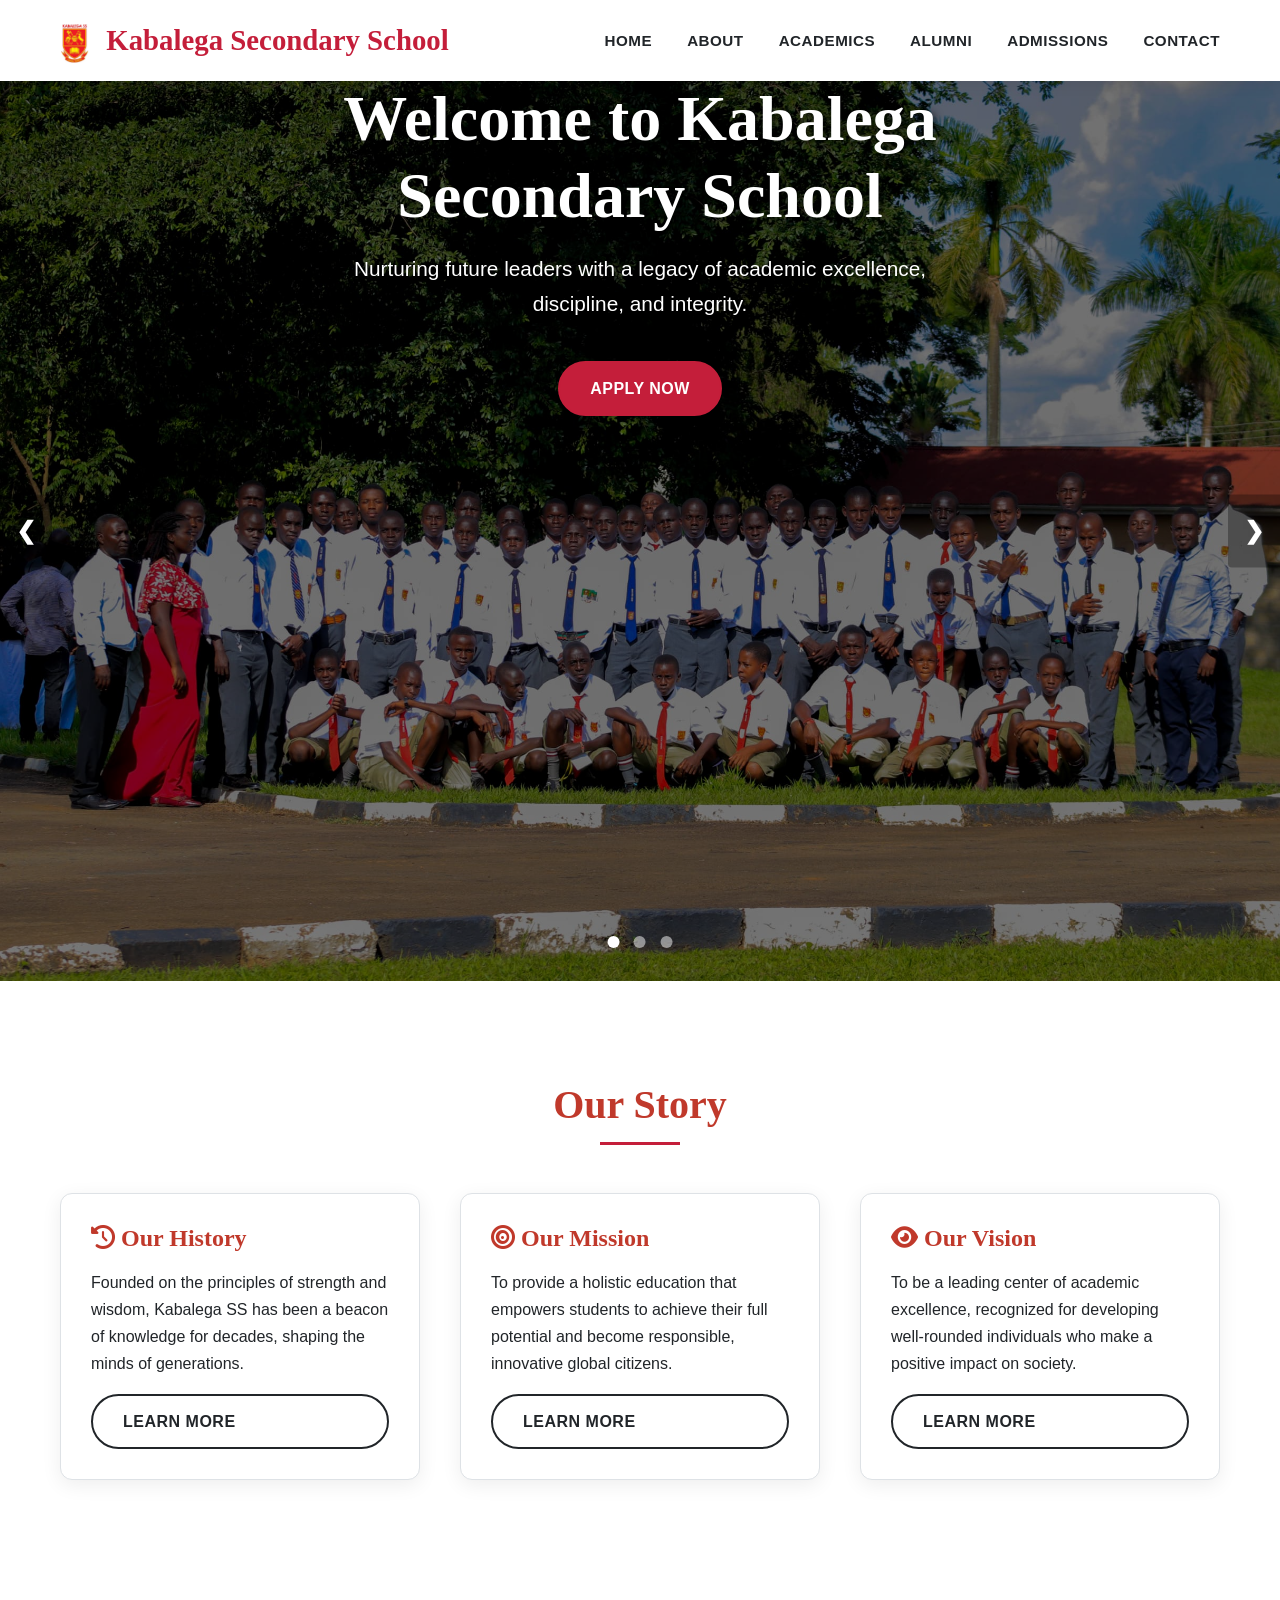
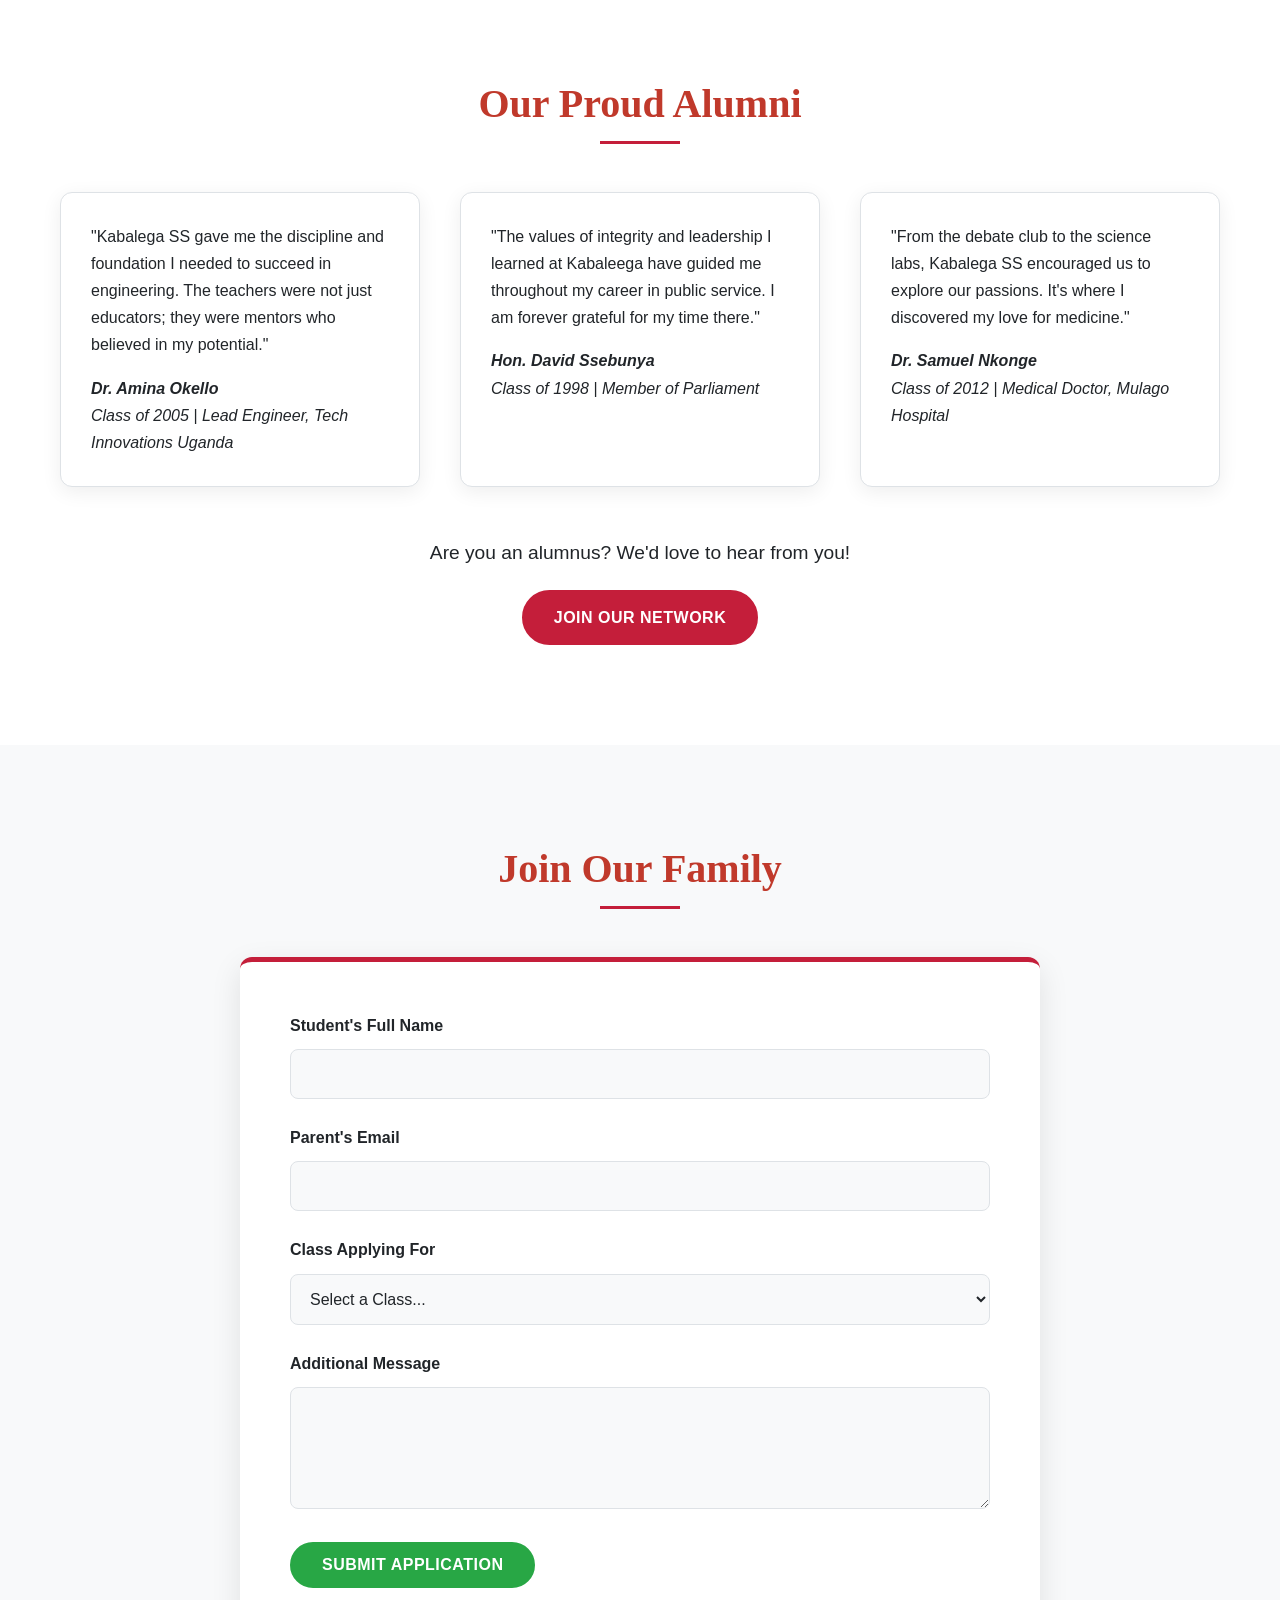
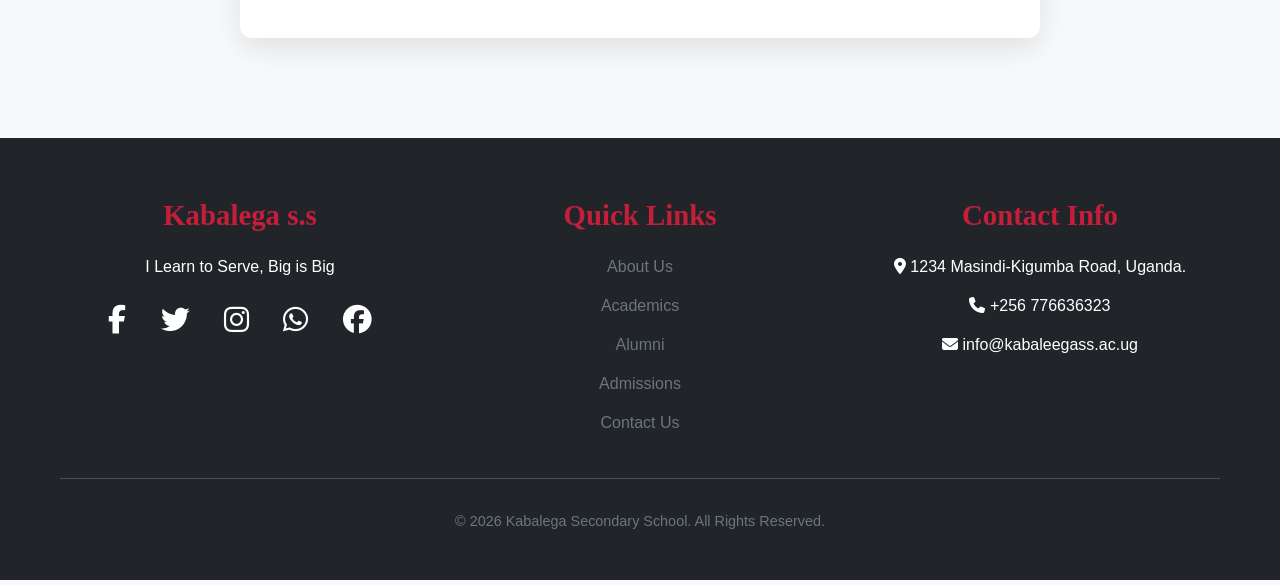
==== index.html @ a18341a5 "Add files via upload" ====
<!DOCTYPE html>
<html lang="en">
<head>
    <meta charset="UTF-8">
    <meta name="viewport" content="width=device-width, initial-scale=1.0">
    <title>Kabalega Secondary School - I Learn to Serve</title>
    <!-- Link to your CSS Stylesheet -->
    <link rel="stylesheet" href="css/style.css">
    
    <!-- Link to Font Awesome for Icons -->
    <link rel="stylesheet" href="https://cdnjs.cloudflare.com/ajax/libs/font-awesome/6.4.0/css/all.min.css">
</head>
<body>

    <!-- ========== 1. HEADER & NAVIGATION ========== -->
    <header class="header">
        <nav class="navbar container">
            <a href="index.html" class="logo">
                <!-- SCHOOL LOGO IS HERE. Make sure the path is correct! -->
                <img src="images/logo.png" alt="Kabalega SS Logo"> Kabalega Secondary School
            </a>
            <ul class="nav-list">
                <li><a href="#home">Home</a></li>
                <li><a href="#about">About</a></li>
                <li><a href="#academics">Academics</a></li>
                <li><a href="alumni.html">Alumni</a></li>
                <li><a href="#admissions">Admissions</a></li>
                <li><a href="#contact">Contact</a></li>
            </ul>
            <!-- Hamburger menu for mobile devices -->
            <div class="hamburger">
                <span></span>
                <span></span>
                <span></span>
            </div>
        </nav>
    </header>

    <main>
      <!-- ========== 2. HERO SECTION WITH SLIDESHOW ========== -->
<section id="home" class="hero-slideshow">
    <!-- Slides Container -->
    <div class="slides-container">
        <!-- Slide 1 -->
        <div class="slide" style="background-image: url('images/s-1.jpeg');">
            <div class="hero-content">
                <h1>Welcome to Kabalega Secondary School</h1>
                <p>Nurturing future leaders with a legacy of academic excellence, discipline, and integrity.</p>
                <a href="#admissions" class="btn btn-primary">Apply Now</a>
            </div>
        </div>
        <!-- Slide 2 -->
        <div class="slide" style="background-image: url('images/s-3.jpeg');">
            <div class="hero-content">
                <h1>Excellence in Academics & Sports</h1>
                <p>We provide a holistic environment for students to thrive in all areas of life.</p>
                <a href="#academics" class="btn btn-primary">Explore Programs</a>
            </div>
        </div>
        <!-- Slide 3 -->
        <div class="slide" style="background-image: url('images/img_684d152898a9a3.90185467.jpg');">
            <div class="hero-content">
                <h1>Join Our Proud Community</h1>
                <p>Become part of a legacy of success and lifelong learning.</p>
                <a href="#about" class="btn btn-primary">Learn More</a>
            </div>
        </div>
    </div>

    <!-- Navigation Controls -->
    <a class="prev-btn" onclick="changeSlide(-1)">&#10094;</a>
    <a class="next-btn" onclick="changeSlide(1)">&#10095;</a>

    <!-- Dots Indicators -->
    <div class="dots-container">
        <span class="dot" onclick="currentSlide(1)"></span>
        <span class="dot" onclick="currentSlide(2)"></span>
        <span class="dot" onclick="currentSlide(3)"></span>
    </div>
</section>
        <!-- ========== 3. ABOUT SECTION ========== -->
        <section id="about" class="content-section section-padding">
            <div class="container">
                <h2>Our Story</h2>
                <div class="card-grid">
                    <div class="card">
                        <h3><i class="fas fa-history"></i> Our History</h3>
                        <p>Founded on the principles of strength and wisdom, Kabalega SS has been a beacon of knowledge for decades, shaping the minds of generations.</p>
                        <a href="#" class="btn btn-outline">Learn More</a>
                    </div>
                    <div class="card">
                        <h3><i class="fas fa-bullseye"></i> Our Mission</h3>
                        <p>To provide a holistic education that empowers students to achieve their full potential and become responsible, innovative global citizens.</p>
                        <a href="#" class="btn btn-outline">Learn More</a>
                    </div>
                    <div class="card">
                        <h3><i class="fas fa-eye"></i> Our Vision</h3>
                        <p>To be a leading center of academic excellence, recognized for developing well-rounded individuals who make a positive impact on society.</p>
                        <a href="#" class="btn btn-outline">Learn More</a>
                    </div>
                </div>
            </div>
        </section>

        <!-- ========== 4. ALUMNI SECTION (NEW) ========== -->
        <section id="alumni" class="content-section section-padding">
            <div class="container">
                <h2>Our Proud Alumni</h2>
                <div class="card-grid">
                    <div class="card alumni-testimonial">
                        <blockquote>
                            <p>"Kabalega SS gave me the discipline and foundation I needed to succeed in engineering. The teachers were not just educators; they were mentors who believed in my potential."</p>
                        </blockquote>
                        <cite>
                            <strong>Dr. Amina Okello</strong><br>
                            Class of 2005 | Lead Engineer, Tech Innovations Uganda
                        </cite>
                    </div>
                    <div class="card alumni-testimonial">
                        <blockquote>
                            <p>"The values of integrity and leadership I learned at Kabaleega have guided me throughout my career in public service. I am forever grateful for my time there."</p>
                        </blockquote>
                        <cite>
                            <strong>Hon. David Ssebunya</strong><br>
                            Class of 1998 | Member of Parliament
                        </cite>
                    </div>
                    <div class="card alumni-testimonial">
                        <blockquote>
                            <p>"From the debate club to the science labs, Kabalega SS encouraged us to explore our passions. It's where I discovered my love for medicine."</p>
                        </blockquote>
                        <cite>
                            <strong>Dr. Samuel Nkonge</strong><br>
                            Class of 2012 | Medical Doctor, Mulago Hospital
                        </cite>
                    </div>
                </div>
                <div style="text-align: center; margin-top: 50px;">
                    <p style="font-size: 1.2rem; margin-bottom: 20px;">Are you an alumnus? We'd love to hear from you!</p>
                    <a href="#" class="btn btn-primary">Join Our Network</a>
                </div>
            </div>
        </section>

        <!-- ========== 5. ADMISSIONS SECTION ========== -->
        <section id="admissions" class="section-padding" style="background-color: var(--light-grey);">
            <div class="container">
                <h2>Join Our Family</h2>
                <div class="form-container">
                    <form id="admissionForm">
                        <div class="form-group">
                            <label for="studentName">Student's Full Name</label>
                            <input type="text" id="studentName" name="studentName" required>
                        </div>
                        <div class="form-group">
                            <label for="email">Parent's Email</label>
                            <input type="email" id="email" name="email" required>
                        </div>
                        <div class="form-group">
                            <label for="class">Class Applying For</label>
                            <select id="class" name="class" required>
                                <option value="">Select a Class...</option>
                                <option value="S1">Senior 1</option>
                                <option value="S2">Senior 2</option>
                                <option value="S3">Senior 3</option>
                                <option value="S5">Senior 4</option>
                                <option value="S5">Senior 5</option>
                                <option value="S5">Senior 6</option>
                            </select>
                        </div>
                        <div class="form-group">
                            <label for="message">Additional Message</label>
                            <textarea id="message" name="message" rows="5"></textarea>
                        </div>
                        <button type="submit" class="btn btn-success">Submit Application</button>
                    </form>
                    <!-- This div will show success/error messages -->
                    <div id="formResponse" class="form-response"></div>
                </div>
            </div>
        </section>
    </main>

    <!-- ========== 6. FOOTER ========== -->
    <footer class="footer">
        <div class="container">
            <div class="footer-content">
                <div>
                    <h3>Kabalega s.s</h3>
                    <p>I Learn to Serve, Big is Big</p>
                    <div class="social-icons">
                        <a href="#" aria-label="Facebook"><i class="fab fa-facebook-f"></i></a>
                        <a href="#" aria-label="Twitter"><i class="fab fa-twitter"></i></a>
                        <a href="#" aria-label="Instagram"><i class="fab fa-instagram"></i></a>
                        <a href="#" aria-label="whatsapp"><i class="fab fa-whatsapp"></i></a>
                        <a href="#" aria-label="Facebook"><i class="fab fa-facebook"></i></a>
                    </div>
                </div>
                <div>
                    <h3>Quick Links</h3>
                    <ul>
                        <li><a href="#about">About Us</a></li>
                        <li><a href="#academics">Academics</a></li>
                        <li><a href="#alumni">Alumni</a></li>
                        <li><a href="#admissions">Admissions</a></li>
                        <li><a href="#contact">Contact Us</a></li>
                    </ul>
                </div>
                <div>
                    <h3>Contact Info</h3>
                    <ul>
                        <li><i class="fas fa-map-marker-alt"></i> 1234 Masindi-Kigumba Road, Uganda.</li>
                        <li><i class="fas fa-phone"></i> +256 776636323</li>
                        <li><i class="fas fa-envelope"></i> info@kabaleegass.ac.ug</li>
                    </ul>
                </div>
            </div>
            <div class="footer-bottom">
                <p>&copy; <span id="currentYear"></span> Kabalega Secondary School. All Rights Reserved.</p>
            </div>
        </div>
    </footer>

    <!-- Link to your JavaScript file -->
    <script src="js/script.js"></script>
    
    <!-- Script to dynamically set the current year in the footer -->
    <script>
        document.getElementById('currentYear').textContent = new Date().getFullYear();
    </script>

</body>
</html>
---- css/style.css ----
/* css/style.css */

/* --- 1. Variables & Global Styles --- */
:root {
  /* --- Core Branding --- */
  --primary-red: #c41e3a;        /* A classic, strong crimson red */
  --deep-black: #212529;         /* Dark charcoal for text and frames */
  --pure-white: #FFFFFF;         /* Clean white */

  /* --- Structure & Subtlety --- */
  --light-grey: #f8f9fa;         /* Very light grey for section backgrounds */
  --border-grey: #dee2e6;        /* Standard grey for borders */
  --muted-text: #6c757d;         /* Grey for less important text */

  /* --- Accent Colors --- */
  --success-green: #28a745;      /* A vibrant green for key actions (Apply, Success) */
  --trust-blue: #007bff;         /* A trustworthy blue for secondary links/info */

  /* --- Typography --- */
  --font-heading: 'Playfair Display', serif;
  --font-body: 'Lato', sans-serif;
}

@import url('https://fonts.googleapis.com/css2?family=Lato:wght@400;700&family=Playfair+Display:wght@700;900&display=swap');

* {
  margin: 0;
  padding: 0;
  box-sizing: border-box;
}

html {
  scroll-behavior: smooth;
}

body {
  font-family: var(--font-body);
  background-color: var(--light-grey);
  color: var(--deep-black);
  line-height: 1.7;
  font-size: 16px;
}

.container {
  max-width: 1200px;
  margin: 0 auto;
  padding: 0 20px;
}

h1, h2, h3 {
  font-family: var(--font-heading);
  color: var(--deep-black);
  line-height: 1.2;
}

h1 { font-size: 3.5rem; font-weight: 900; }
h2 { font-size: 2.5rem; text-align: center; margin-bottom: 3rem; position: relative; padding-bottom: 1rem; }
h2::after {
    content: '';
    position: absolute;
    bottom: 0;
    left: 50%;
    transform: translateX(-50%);
    width: 80px;
    height: 3px;
    background-color: var(--primary-red);
}
h3 { font-size: 1.8rem; color: var(--primary-red); }

p {
  margin-bottom: 1rem;
}

a {
  text-decoration: none;
  color: var(--trust-blue);
  transition: color 0.3s ease, text-decoration 0.3s ease;
}

a:hover {
  color: var(--primary-red);
  text-decoration: underline;
}

/* --- Button System --- */
.btn {
  display: inline-block;
  padding: 12px 30px;
  border-radius: 50px; /* Modern pill shape */
  font-size: 1rem;
  font-weight: bold;
  cursor: pointer;
  transition: all 0.3s ease;
  border: 2px solid transparent;
  text-transform: uppercase;
  letter-spacing: 0.5px;
}

.btn-primary {
  background-color: var(--primary-red);
  color: var(--pure-white);
  border-color: var(--primary-red);
}
.btn-primary:hover {
  background-color: transparent;
  color: var(--primary-red);
  transform: translateY(-3px);
  box-shadow: 0 4px 15px rgba(196, 30, 58, 0.3);
}

.btn-success {
  background-color: var(--success-green);
  color: var(--pure-white);
  border-color: var(--success-green);
}
.btn-success:hover {
    background-color: transparent;
    color: var(--success-green);
    transform: translateY(-3px);
    box-shadow: 0 4px 15px rgba(167, 40, 40, 0.3);
}

.btn-outline {
  background-color: transparent;
  color: var(--deep-black);
  border-color: var(--deep-black);
}
.btn-outline:hover {
    background-color: var(--deep-black);
    color: var(--pure-white);
}

.section-padding {
  padding: 100px 0;
}

/* --- 2. Header & Navigation --- */
.header {
  background-color: var(--pure-white);
  padding: 1rem 0;
  position: sticky;
  top: 0;
  z-index: 1000;
  box-shadow: 0 2px 15px rgba(0,0,0,0.08);
  transition: all 0.3s ease;
}

.navbar {
  display: flex;
  justify-content: space-between;
  align-items: center;
}

.navbar .logo {
  font-family: var(--font-heading);
  font-size: 1.8rem;
  font-weight: 900;
  color: var(--primary-red);
  text-decoration: none;
}

.navbar .logo img {
    height: 40px;
    vertical-align: middle;
    margin-right: 10px;
}

.nav-list {
  list-style: none;
  display: flex;
  gap: 35px;
}

.nav-list a {
  color: var(--deep-black);
  font-weight: 700;
  font-size: 0.95rem;
  text-transform: uppercase;
  letter-spacing: 0.5px;
  position: relative;
  text-decoration: none;
}

.nav-list a::after {
    content: '';
    position: absolute;
    bottom: -5px;
    left: 0;
    width: 0;
    height: 2px;
    background-color: var(--primary-red);
    transition: width 0.3s ease;
}

.nav-list a:hover::after {
    width: 100%;
}

.hamburger {
  display: none;
  flex-direction: column;
  cursor: pointer;
}

.hamburger span {
  width: 25px;
  height: 3px;
  background-color: var(--deep-black);
  margin: 3px 0;
  transition: 0.3s;
}

/* --- 3. Hero Section --- */
.hero {
  background: linear-gradient(rgba(33, 37, 41, 0.7), rgba(33, 37, 41, 0.7)), url('../images/hero-bg.jpg') no-repeat center center/cover;
  height: 90vh;
  color: var(--pure-white);
  display: flex;
  justify-content: center;
  align-items: center;
  text-align: center;
}

.hero-content h1 {
  font-size: 4rem;
  color: var(--pure-white);
  margin-bottom: 1rem;
  text-shadow: 2px 2px 8px rgba(0,0,0,0.5);
}

.hero-content p {
  font-size: 1.3rem;
  margin-bottom: 2.5rem;
  max-width: 600px;
  margin-left: auto;
  margin-right: auto;
}

/* --- 4. Content Sections & Cards --- */
.content-section {
    background-color: var(--pure-white);
}

.card-grid {
  display: grid;
  grid-template-columns: repeat(auto-fit, minmax(320px, 1fr));
  gap: 40px;
  margin-top: 3rem;
}

.card {
  background-color: var(--pure-white);
  padding: 30px;
  border-radius: 12px;
  box-shadow: 0 5px 20px rgba(0,0,0,0.07);
  transition: all 0.3s ease;
  border: 1px solid var(--border-grey);
  display: flex;
  flex-direction: column;
}

.card:hover {
  transform: translateY(-10px);
  box-shadow: 0 15px 30px rgba(0,0,0,0.15);
}

.card p {
  flex-grow: 1; /* Pushes the button to the bottom */
}

.card h3 {
  margin-bottom: 1rem;
  font-size: 1.5rem;
}

/* --- 5. Forms --- */
.form-container {
  max-width: 800px;
  margin: 0 auto;
  background-color: var(--pure-white);
  padding: 50px;
  border-radius: 12px;
  box-shadow: 0 10px 30px rgba(0,0,0,0.1);
  border-top: 5px solid var(--primary-red);
}

.form-group {
  margin-bottom: 25px;
}

.form-group label {
  display: block;
  margin-bottom: 10px;
  font-weight: bold;
  color: var(--deep-black);
}

.form-group input,
.form-group select,
.form-group textarea {
  width: 100%;
  padding: 15px;
  border: 1px solid var(--border-grey);
  border-radius: 8px;
  font-size: 1rem;
  background-color: var(--light-grey);
  color: var(--deep-black);
  transition: border-color 0.3s ease, box-shadow 0.3s ease;
}

.form-group input:focus,
.form-group select:focus,
.form-group textarea:focus {
  outline: none;
  border-color: var(--trust-blue);
  box-shadow: 0 0 0 3px rgba(0, 123, 255, 0.25);
}

.form-response {
    text-align: center;
    padding: 20px;
    border-radius: 8px;
    margin-top: 20px;
    display: none;
    font-weight: bold;
}
.form-response.success {
    background-color: #d4edda;
    color: #155724;
    border: 1px solid #c3e6cb;
}
.form-response.error {
    background-color: #f8d7da;
    color: #721c24;
    border: 1px solid #f5c6cb;
}

/* --- 6. Footer --- */
.footer {
  background-color: var(--deep-black);
  color: var(--pure-white);
  text-align: center;
  padding: 60px 20px 30px;
}

.footer-content {
    display: grid;
    grid-template-columns: repeat(auto-fit, minmax(250px, 1fr));
    gap: 40px;
    margin-bottom: 30px;
}

.footer h3 {
    color: var(--primary-red);
    border-bottom: none; /* Override default h2 style */
    margin-bottom: 20px;
}
.footer h3::after {
    display: none; /* Hide underline */
}

.footer ul {
  list-style: none;
}

.footer ul li {
    margin-bottom: 12px;
}

.footer a {
    color: var(--muted-text);
    font-weight: normal;
}
.footer a:hover {
    color: var(--pure-white);
    text-decoration: none;
}

.footer .social-icons a {
    color: var(--pure-white);
    font-size: 1.8rem;
    margin: 0 15px;
    transition: color 0.3s ease, transform 0.3s ease;
}

.footer .social-icons a:hover {
    color: var(--primary-red);
    transform: scale(1.1);
}

.footer-bottom {
    border-top: 1px solid #495057;
    margin-top: 30px;
    padding-top: 30px;
    font-size: 0.9rem;
    color: var(--muted-text);
}

/* --- 7. Responsive Design --- */
@media (max-width: 768px) {
  .hamburger {
    display: flex;
  }

  .nav-list {
    position: fixed;
    left: -100%;
    top: 70px;
    flex-direction: column;
    background-color: var(--pure-white);
    width: 100%;
    text-align: center;
    transition: 0.3s;
    box-shadow: 0 10px 27px rgba(0, 0, 0, 0.05);
    padding: 20px 0;
  }

  .nav-list.active {
    left: 0;
  }

  .hero-content h1 {
    font-size: 2.5rem;
  }
  
  h1 { font-size: 2.2rem; }
  h2 { font-size: 2rem; }
  .section-padding { padding: 60px 0; }
}

/* --- Add this to your css/style.css file --- */

/* --- Hero Slideshow Styles --- */
.hero-slideshow {
    position: relative; /* Crucial for positioning slides and controls */
    height: 100vh; /* Full viewport height */
    max-height: 900px;
    overflow: hidden; /* Hides slides that are not active */
}

.slides-container .slide {
    position: absolute;
    top: 0;
    left: 0;
    width: 100%;
    height: 100%;
    background-size: cover;
    background-position: center;
    background-repeat: no-repeat;
    opacity: 0; /* Hidden by default */
    transition: opacity 1.5s ease-in-out;
}

/* The active slide is visible */
.slides-container .slide.active {
    opacity: 1;
}

/* Overlay to make text more readable */
.slides-container .slide::after {
    content: '';
    position: absolute;
    top: 0;
    left: 0;
    width: 100%;
    height: 100%;
    background-color: rgba(0, 0, 0, 0.4);
}

/* Position the hero content on top of the overlay */
.hero-slideshow .hero-content {
    position: relative; /* Needs to be relative to be above the overlay */
    z-index: 2;
}

/* --- Navigation Buttons --- */
.prev-btn, .next-btn {
    cursor: pointer;
    position: absolute;
    top: 50%;
    transform: translateY(-50%);
    width: auto;
    padding: 16px;
    color: white;
    font-weight: bold;
    font-size: 24px;
    transition: 0.3s ease;
    background-color: rgba(0, 0, 0, 0.3);
    border-radius: 0 4px 4px 0;
    user-select: none; /* Prevents text selection */
    z-index: 3;
}

.next-btn {
    right: 0;
    border-radius: 4px 0 0 4px;
}

.prev-btn:hover, .next-btn:hover {
    background-color: rgba(0, 0, 0, 0.6);
}

/* --- Dots Indicators --- */
.dots-container {
    position: absolute;
    bottom: 25px;
    left: 50%;
    transform: translateX(-50%);
    z-index: 3;
}

.dot {
    cursor: pointer;
    height: 12px;
    width: 12px;
    margin: 0 5px;
    background-color: rgba(255, 255, 255, 0.5);
    border-radius: 50%;
    display: inline-block;
    transition: background-color 0.3s ease;
}

.dot.active, .dot:hover {
    background-color: white;
}

/* --- Add this to your css/style.css file --- */

/* --- Hero Slideshow Styles --- */
.hero-slideshow {
    position: relative;
    height: 100vh;
    max-height: 900px;
    overflow: hidden;
}

.slides-container .slide {
    position: absolute;
    top: 0;
    left: 0;
    width: 100%;
    height: 100%;
    background-size: cover;
    background-position: center;
    background-repeat: no-repeat;
    opacity: 0;
    transition: opacity 1.5s ease-in-out;
}

/* The active slide is visible */
.slides-container .slide.active {
    opacity: 1;
}

/* Overlay to make text more readable (Slightly Darker) */
.slides-container .slide::after {
    content: '';
    position: absolute;
    top: 0;
    left: 0;
    width: 100%;
    height: 100%;
    background-color: rgba(0, 0, 0, 0.5); /* Changed from 0.4 to 0.5 for better contrast */
}

/* --- THIS IS THE KEY FIX --- */
/* Style the text content to be white and centered */
.hero-slideshow .hero-content {
    position: relative;
    z-index: 2;
    color: #ffffff; /* Sets the default text color to white */
    text-align: center;
    max-width: 800px;
    margin: 0 auto;
    padding: 0 20px;
}

/* Add a text shadow to headings and paragraphs for better visibility */
.hero-slideshow .hero-content h1,
.hero-slideshow .hero-content p {
    text-shadow: 2px 2px 8px rgba(0, 0, 0, 0.7); /* This makes the text stand out */
}


/* --- Navigation Buttons --- */
.prev-btn, .next-btn {
    cursor: pointer;
    position: absolute;
    top: 50%;
    transform: translateY(-50%);
    width: auto;
    padding: 16px;
    color: white;
    font-weight: bold;
    font-size: 24px;
    transition: 0.3s ease;
    background-color: rgba(0, 0, 0, 0.3);
    border-radius: 0 4px 4px 0;
    user-select: none; /* Prevents text selection */
    z-index: 3;
}

.next-btn {
    right: 0;
    border-radius: 4px 0 0 4px;
}

.prev-btn:hover, .next-btn:hover {
    background-color: rgba(0, 0, 0, 0.6);
}

/* --- Dots Indicators --- */
.dots-container {
    position: absolute;
    bottom: 25px;
    left: 50%;
    transform: translateX(-50%);
    z-index: 3;
}

.dot {
    cursor: pointer;
    height: 12px;
    width: 12px;
    margin: 0 5px;
    background-color: rgba(255, 255, 255, 0.5);
    border-radius: 50%;
    display: inline-block;
    transition: background-color 0.3s ease;
}

.dot.active, .dot:hover {
    background-color: white;
}

/* --- Add this to the end of your css/style.css file --- */

/* --- KABOSA Page Specific Styles --- */

/* Highlight the active nav link */
.nav-list a.active {
    color: var(--primary-color); /* Or whatever your highlight color is */
    font-weight: bold;
}

/* Alumni Hero Section */
.alumni-hero {
    background-color: #f8f9fa;
    text-align: center;
    padding: 60px 20px;
    border-bottom: 1px solid #e0e0e0;
}

.kabosa-logo {
    max-width: 150px; /* Adjust size as needed */
    margin-bottom: 20px;
    border-radius: 50%; /* Optional: for a circular logo */
    box-shadow: 0 4px 15px rgba(0,0,0,0.1);
}

.alumni-hero h1 {
    font-size: 2.8rem;
    color: var(--dark-color);
    margin-bottom: 15px;
}

.alumni-hero p {
    font-size: 1.1rem;
    color: #555;
    max-width: 700px;
    margin: 0 auto;
}

/* Benefit Grid */
.benefit-grid {
    display: grid;
    grid-template-columns: repeat(auto-fit, minmax(250px, 1fr));
    gap: 30px;
    margin-top: 40px;
}

.benefit-card {
    background: #fff;
    padding: 30px;
    border-radius: 8px;
    box-shadow: 0 4px 15px rgba(0,0,0,0.05);
    text-align: center;
    transition: transform 0.3s ease, box-shadow 0.3s ease;
}

.benefit-card:hover {
    transform: translateY(-10px);
    box-shadow: 0 8px 25px rgba(0,0,0,0.1);
}

.benefit-card i {
    font-size: 3rem;
    color: var(--primary-color);
    margin-bottom: 20px;
}

.benefit-card h3 {
    font-size: 1.4rem;
    margin-bottom: 15px;
    color: var(--dark-color);
}

.benefit-card p {
    color: #666;
    line-height: 1.6;
}

/* --- Add this to your css/style.css file, preferably near the top --- */

h1, h2, h3, h4, h5, h6 {
    color: #c0392b; /* A professional, strong red color */
}
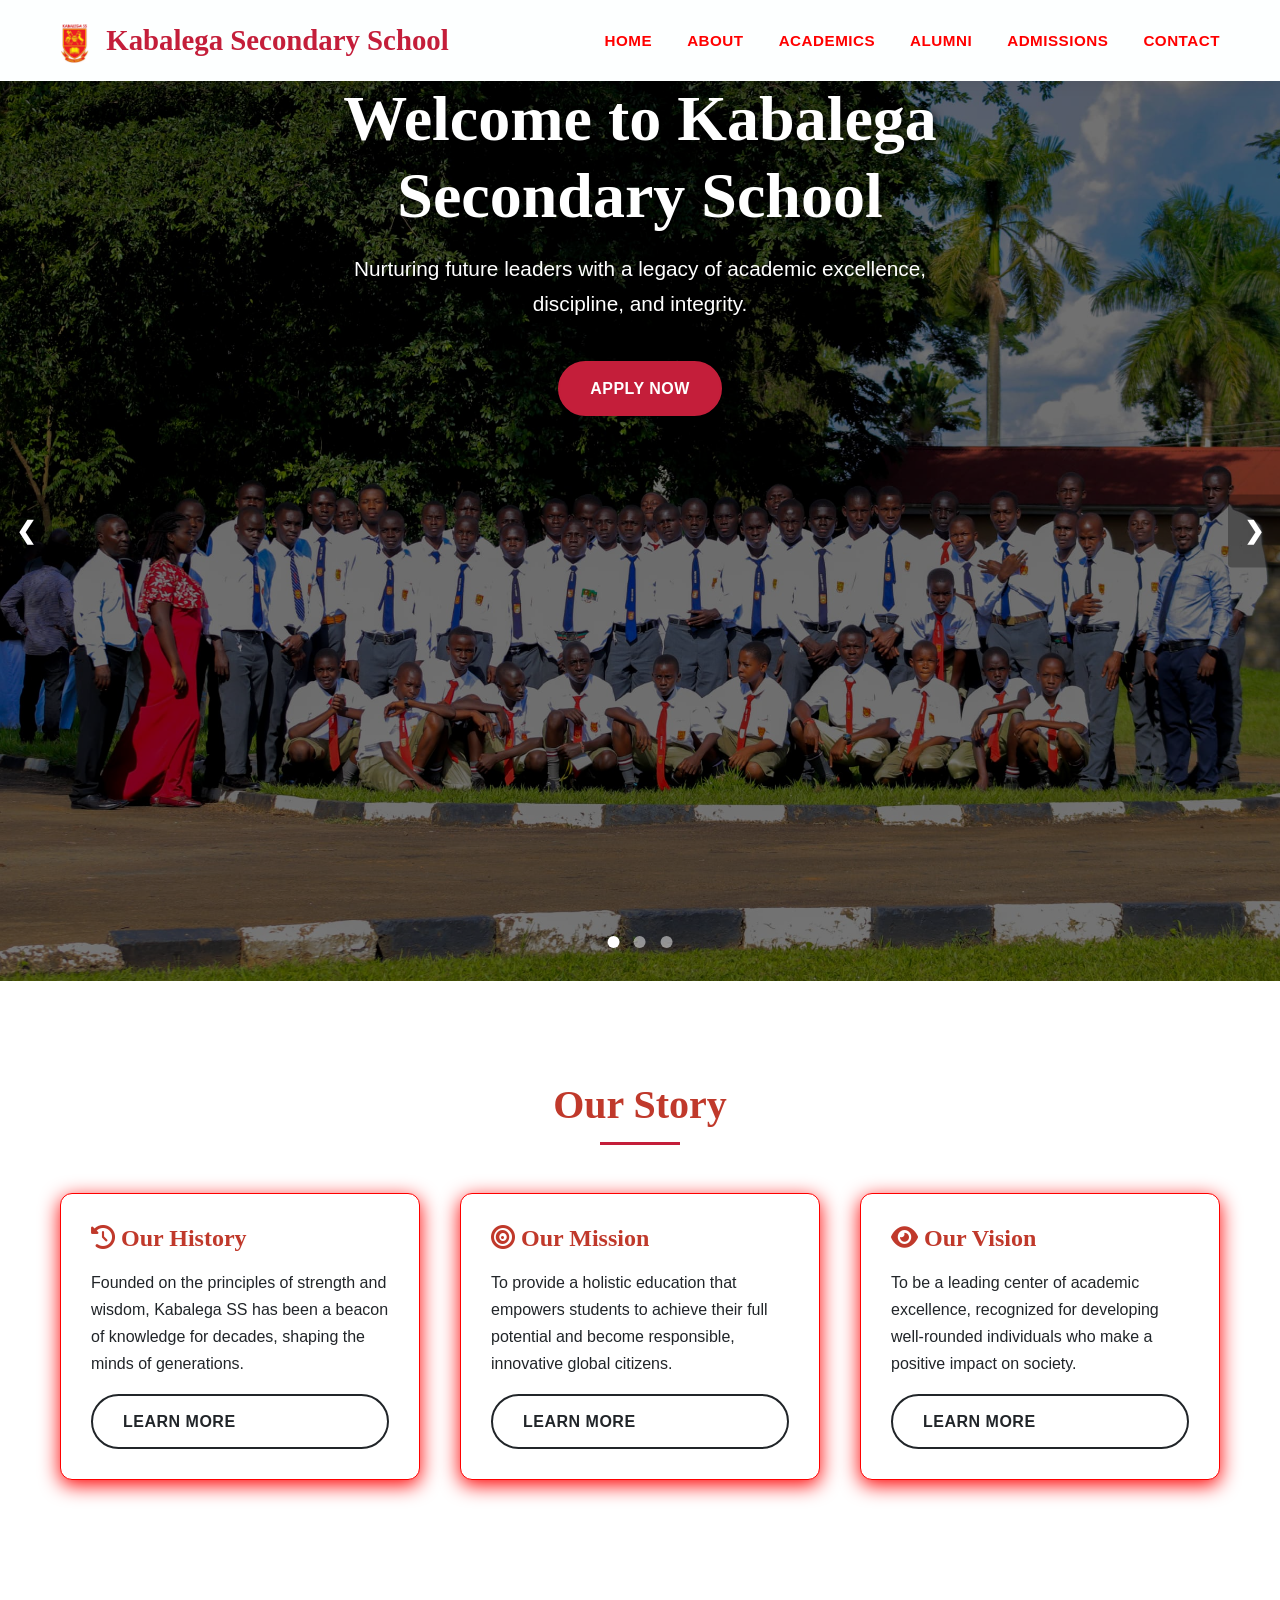
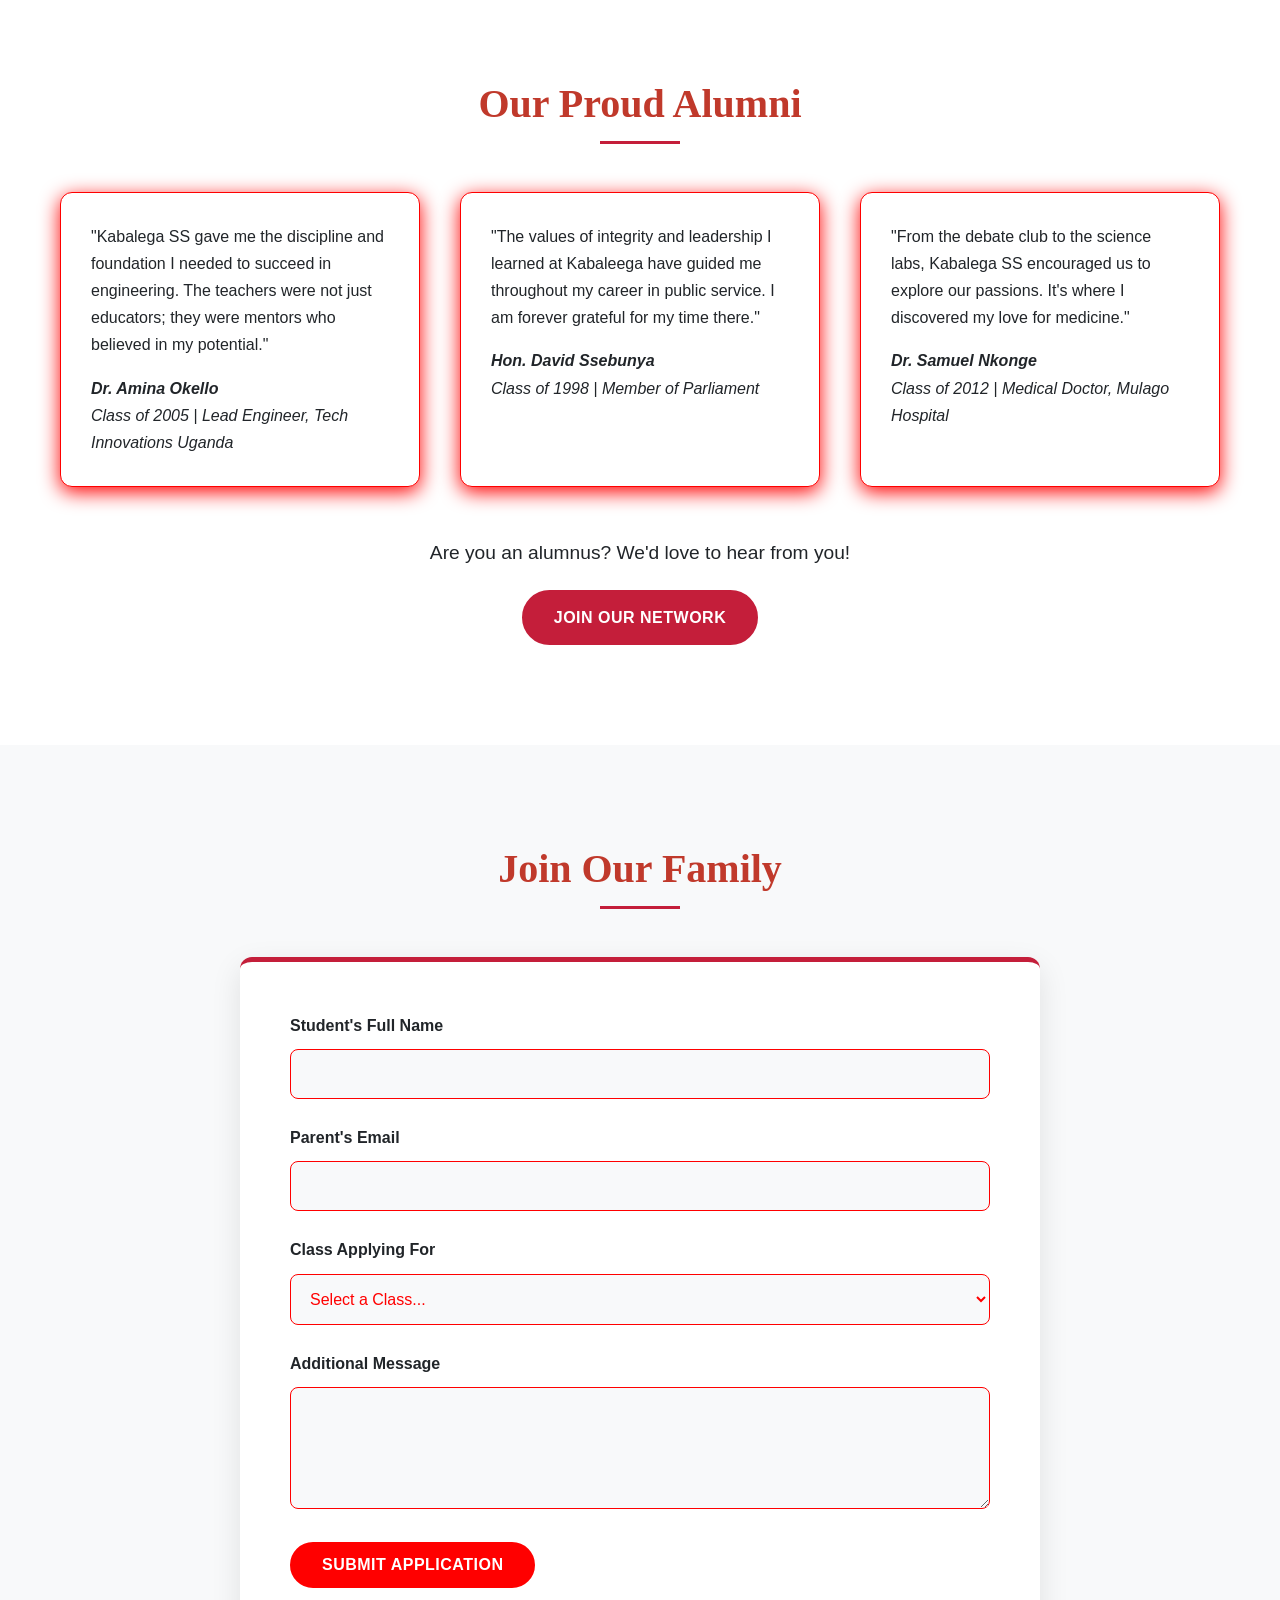
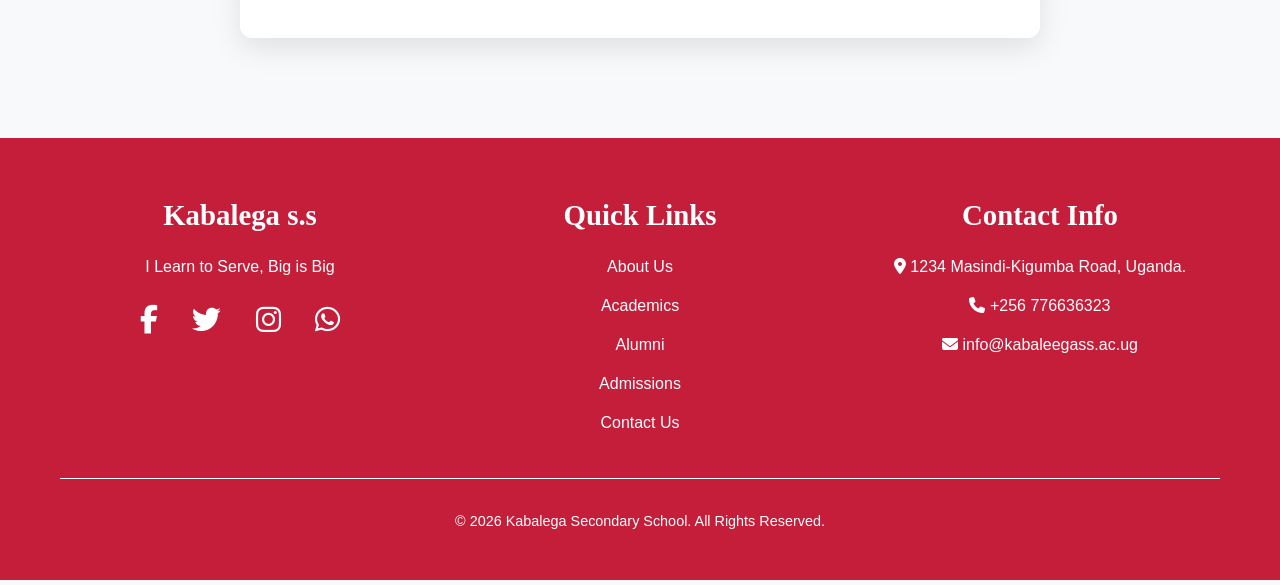
==== commit 56cb8da0: "Add files via upload" ====
--- a/index.html
+++ b/index.html
@@ -193,7 +193,6 @@
                         <a href="#" aria-label="Twitter"><i class="fab fa-twitter"></i></a>
                         <a href="#" aria-label="Instagram"><i class="fab fa-instagram"></i></a>
                         <a href="#" aria-label="whatsapp"><i class="fab fa-whatsapp"></i></a>
-                        <a href="#" aria-label="Facebook"><i class="fab fa-facebook"></i></a>
                     </div>
                 </div>
                 <div>
--- a/css/style.css
+++ b/css/style.css
@@ -9,11 +9,11 @@
 
   /* --- Structure & Subtlety --- */
   --light-grey: #f8f9fa;         /* Very light grey for section backgrounds */
-  --border-grey: #dee2e6;        /* Standard grey for borders */
+  --border-grey: red;        /* Standard grey for borders */
   --muted-text: #6c757d;         /* Grey for less important text */
 
   /* --- Accent Colors --- */
-  --success-green: #28a745;      /* A vibrant green for key actions (Apply, Success) */
+  --success-green: red;      /* A vibrant green for key actions (Apply, Success) */
   --trust-blue: #007bff;         /* A trustworthy blue for secondary links/info */
 
   /* --- Typography --- */
@@ -117,7 +117,7 @@
     background-color: transparent;
     color: var(--success-green);
     transform: translateY(-3px);
-    box-shadow: 0 4px 15px rgba(167, 40, 40, 0.3);
+    box-shadow: 0 4px 15px rgba(230, 25, 25, 0.3);
 }
 
 .btn-outline {
@@ -136,7 +136,7 @@
 
 /* --- 2. Header & Navigation --- */
 .header {
-  background-color: var(--pure-white);
+  background-color: rgb(253, 255, 255);
   padding: 1rem 0;
   position: sticky;
   top: 0;
@@ -172,7 +172,7 @@
 }
 
 .nav-list a {
-  color: var(--deep-black);
+  color: red;
   font-weight: 700;
   font-size: 0.95rem;
   text-transform: uppercase;
@@ -252,7 +252,7 @@
   background-color: var(--pure-white);
   padding: 30px;
   border-radius: 12px;
-  box-shadow: 0 5px 20px rgba(0,0,0,0.07);
+  box-shadow: 0 5px 20px red;
   transition: all 0.3s ease;
   border: 1px solid var(--border-grey);
   display: flex;
@@ -261,7 +261,8 @@
 
 .card:hover {
   transform: translateY(-10px);
-  box-shadow: 0 15px 30px rgba(0,0,0,0.15);
+  box-shadow: 0 15px 30px red;
+  color: red;
 }
 
 .card p {
@@ -304,7 +305,7 @@
   border-radius: 8px;
   font-size: 1rem;
   background-color: var(--light-grey);
-  color: var(--deep-black);
+  color: red;
   transition: border-color 0.3s ease, box-shadow 0.3s ease;
 }
 
@@ -312,7 +313,7 @@
 .form-group select:focus,
 .form-group textarea:focus {
   outline: none;
-  border-color: var(--trust-blue);
+  border-color: red;
   box-shadow: 0 0 0 3px rgba(0, 123, 255, 0.25);
 }
 
@@ -326,18 +327,18 @@
 }
 .form-response.success {
     background-color: #d4edda;
-    color: #155724;
+    color: #f00a0a;
     border: 1px solid #c3e6cb;
 }
 .form-response.error {
-    background-color: #f8d7da;
-    color: #721c24;
+    background-color: red;
+    color: #f40921;
     border: 1px solid #f5c6cb;
 }
 
 /* --- 6. Footer --- */
 .footer {
-  background-color: var(--deep-black);
+  background-color: var(--primary-red);
   color: var(--pure-white);
   text-align: center;
   padding: 60px 20px 30px;
@@ -351,7 +352,7 @@
 }
 
 .footer h3 {
-    color: var(--primary-red);
+    color: white;
     border-bottom: none; /* Override default h2 style */
     margin-bottom: 20px;
 }
@@ -368,7 +369,7 @@
 }
 
 .footer a {
-    color: var(--muted-text);
+    color: #fff;
     font-weight: normal;
 }
 .footer a:hover {
@@ -389,11 +390,11 @@
 }
 
 .footer-bottom {
-    border-top: 1px solid #495057;
+    border-top: 1px solid white;
     margin-top: 30px;
     padding-top: 30px;
     font-size: 0.9rem;
-    color: var(--muted-text);
+    color: #fff;
 }
 
 /* --- 7. Responsive Design --- */
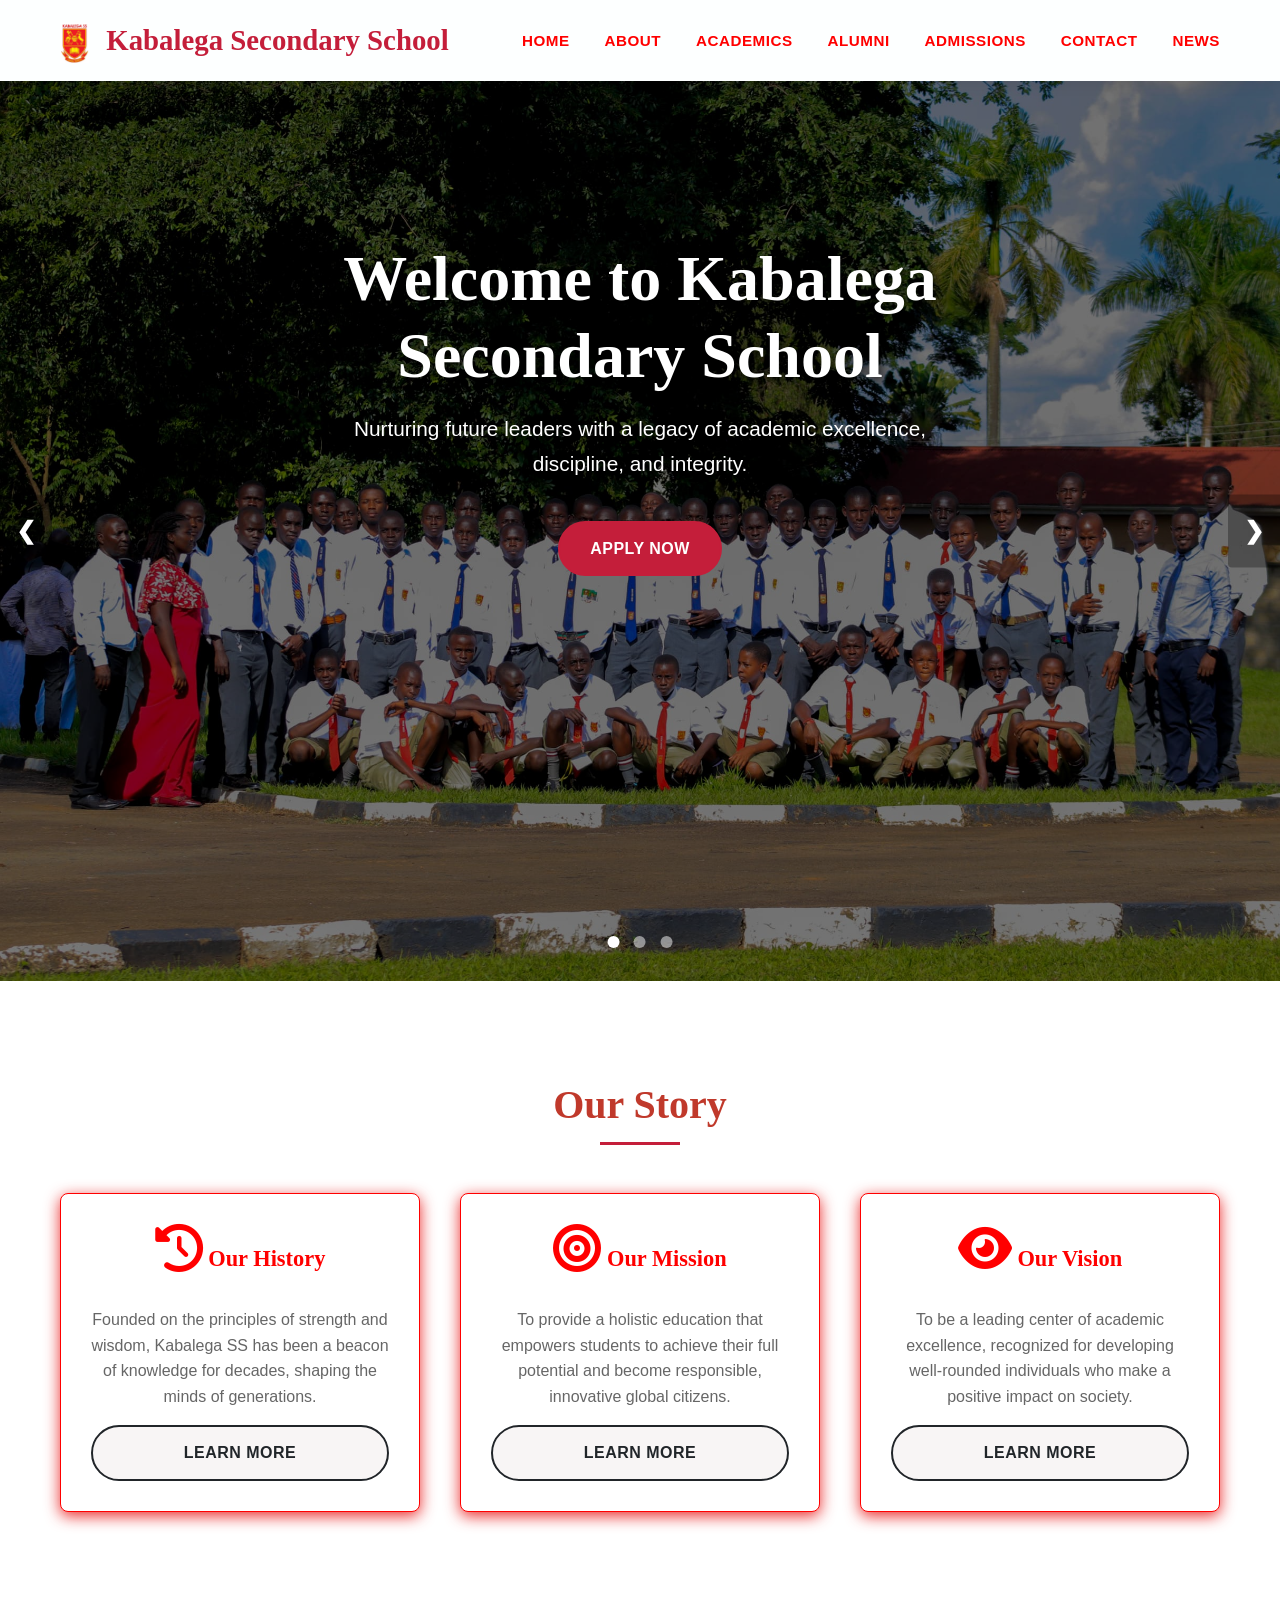
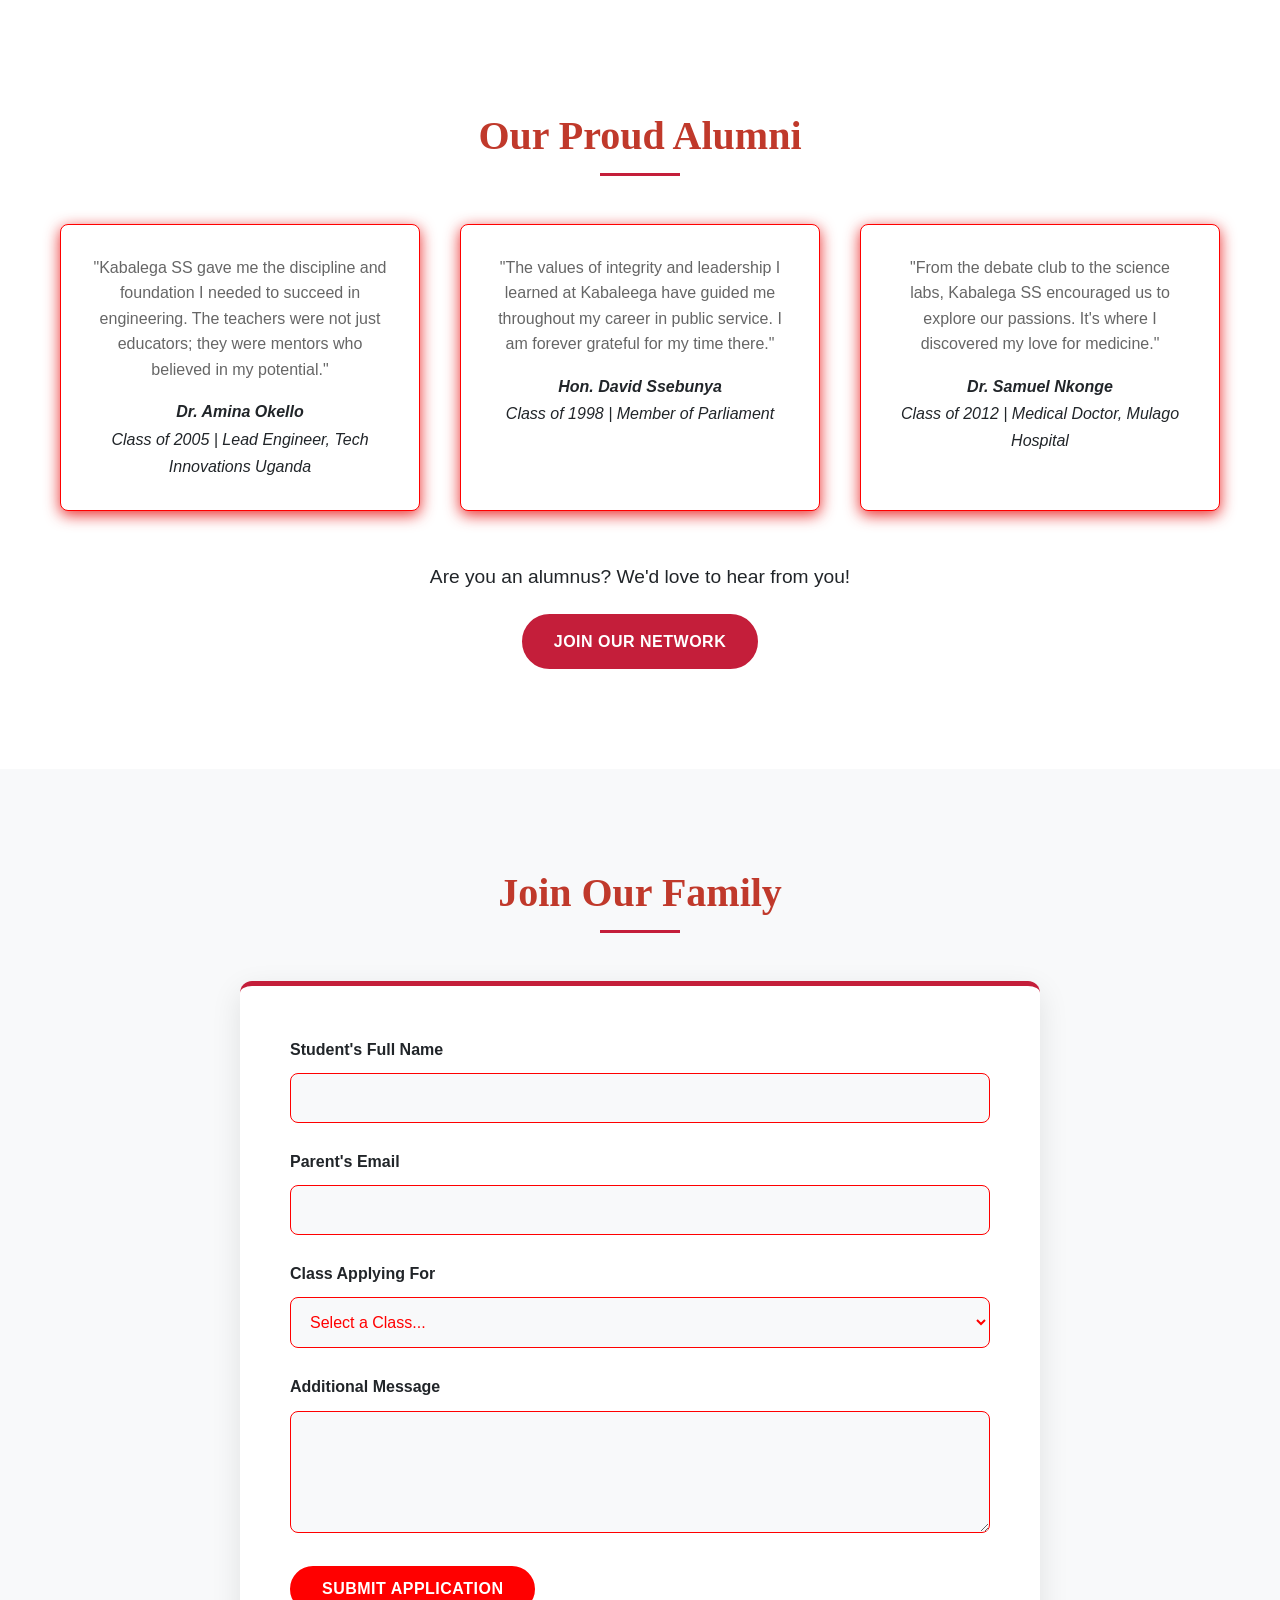
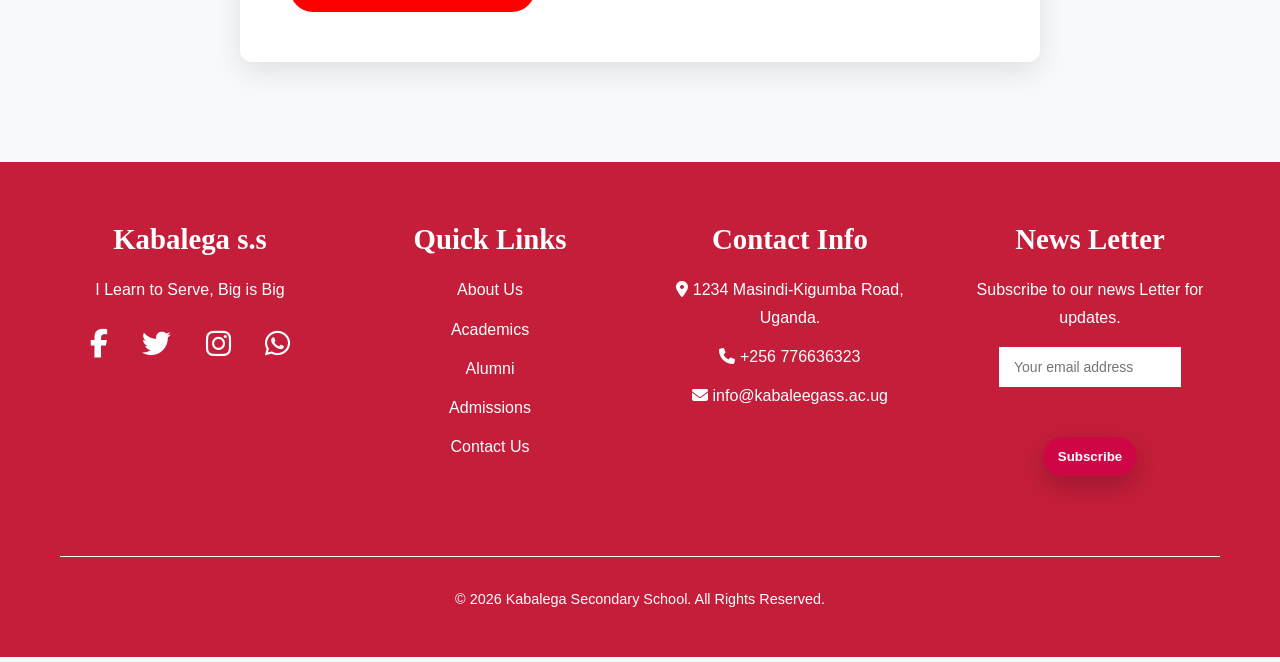
==== commit fee86b1e: "Add files via upload" ====
--- a/index.html
+++ b/index.html
@@ -19,14 +19,15 @@
                 <!-- SCHOOL LOGO IS HERE. Make sure the path is correct! -->
                 <img src="images/logo.png" alt="Kabalega SS Logo"> Kabalega Secondary School
             </a>
-            <ul class="nav-list">
-                <li><a href="#home">Home</a></li>
-                <li><a href="#about">About</a></li>
-                <li><a href="#academics">Academics</a></li>
-                <li><a href="alumni.html">Alumni</a></li>
-                <li><a href="#admissions">Admissions</a></li>
-                <li><a href="#contact">Contact</a></li>
-            </ul>
+           <ul class="nav-list">
+    <li><a href="index.html">Home</a></li>
+    <li><a href="about.html">About</a></li>
+    <li><a href="academics.html">Academics</a></li>
+    <li><a href="alumni.html">Alumni</a></li>
+    <li><a href="admissions.html">Admissions</a></li>
+    <li><a href="contact.html">Contact</a></li>
+    <li><a href="news.html">News</a></li>
+</ul>
             <!-- Hamburger menu for mobile devices -->
             <div class="hamburger">
                 <span></span>
@@ -213,7 +214,17 @@
                         <li><i class="fas fa-envelope"></i> info@kabaleegass.ac.ug</li>
                     </ul>
                 </div>
-            </div>
+                <div>
+                    <h3>News Letter </h3>
+                    <p>Subscribe to our news Letter for updates.</p>
+                    <form class="news-letter">
+                        <input type="email" placeholder="Your email address">
+                        <button type="submit">Subscribe</button>
+
+                    </form>
+                </div>
+            </div>
+
             <div class="footer-bottom">
                 <p>&copy; <span id="currentYear"></span> Kabalega Secondary School. All Rights Reserved.</p>
             </div>
--- a/css/style.css
+++ b/css/style.css
@@ -225,7 +225,8 @@
   font-size: 4rem;
   color: var(--pure-white);
   margin-bottom: 1rem;
-  text-shadow: 2px 2px 8px rgba(0,0,0,0.5);
+  text-shadow: 2px 2px 8px rgba(233, 10, 10, 0.861);
+  margin-top: 10rem;
 }
 
 .hero-content p {
@@ -680,39 +681,234 @@
     margin-top: 40px;
 }
 
-.benefit-card {
+.card {
     background: #fff;
     padding: 30px;
     border-radius: 8px;
-    box-shadow: 0 4px 15px rgba(0,0,0,0.05);
+    box-shadow: 0 4px 15px rgba(232, 8, 8, 0.856);
     text-align: center;
     transition: transform 0.3s ease, box-shadow 0.3s ease;
 }
 
-.benefit-card:hover {
+.card:hover {
     transform: translateY(-10px);
-    box-shadow: 0 8px 25px rgba(0,0,0,0.1);
-}
-
-.benefit-card i {
+    box-shadow: 0 8px 25px #f60404f6;
+    background: #f5f4f4;
+}
+
+.card i {
     font-size: 3rem;
     color: var(--primary-color);
     margin-bottom: 20px;
 }
 
-.benefit-card h3 {
+.card h3 {
     font-size: 1.4rem;
     margin-bottom: 15px;
-    color: var(--dark-color);
-}
-
-.benefit-card p {
+    color: red;
+}
+
+.card p {
     color: #666;
     line-height: 1.6;
 }
 
+.btn-outline:hover{
+  background: rgb(151, 8, 8);
+}
+.btn-outline{
+  background: rgb(248, 245, 245);
+}
 /* --- Add this to your css/style.css file, preferably near the top --- */
 
 h1, h2, h3, h4, h5, h6 {
     color: #c0392b; /* A professional, strong red color */
-}+}
+
+
+/* News letter section */
+.news-letter button{
+  background: linear-gradient(135deg, #1e3c72,#2a5298);
+  padding: 50px 20px;
+  text-align: center;
+  color: #fff;
+  border-radius: 15px;
+  max-width: 600px;
+  margin: 50px auto;
+  box-shadow: 0 10px 25px rgba(0,0,0,0.2);
+}
+
+/* heading */
+.news-letter button h3{
+  font-size: 28px;
+  margin-bottom: 10px;
+}
+
+/* paragraph */
+.news-letter button p{
+  font-size: 16px;
+  margin-bottom: 25px;
+  opacity: 0.9;
+}
+
+/* form */
+.news-letter form{
+  display: flex;
+  justify-content: center;
+  flex-wrap: wrap;
+  gap: 10px;
+}
+
+
+/* input field*/
+.news-letter input{
+  padding: 12px 15px;
+  width: 70%;
+  max-width: 350px;
+  border: #d91608;
+  border-radius: 30x;
+  outline: none;
+  font-size: 14px;
+
+}
+
+/* button */
+.news-letter button{
+  padding: 12px 15px;
+  border: none;
+  border-radius: 30px;
+  background: #cf0645;
+  columns: #000;
+  font-weight: bold;
+  cursor: pointer;
+  transition: 0.3s ease;
+
+}
+
+/* button hover */
+ .news-letter button:hover{
+  background: #fff;
+  color: #2a5298;
+ }
+
+ /* responsiveness */
+ @media (max-width:500px){
+  .news-letter form{
+    flex-direction: column;
+  }
+  .news-letter input[types="email"]{
+    width: 100%;
+  } 
+  .news-letter button {
+    width: 100%;
+  }
+  
+ }
+
+ .page-header {
+    background: #ad0505;
+    color: rgb(255, 255, 255);
+    text-align: center;
+    padding: 60px 20px;
+}
+
+.page-header h1 {
+    font-size: 2.5rem;
+}
+
+
+/* ================= CORE VALUES ================= */
+.section-title {
+    text-align: center;
+    margin-bottom: 40px;
+    color: #e80909;
+    font-size: 28px;
+    font-weight: 600;
+}
+
+.core-values-container {
+    display: grid;
+    grid-template-columns: repeat(auto-fit, minmax(220px, 1fr));
+    gap: 25px;
+}
+
+.core-value-card {
+    background: #ffffff;
+    padding: 25px 20px;
+    border-radius: 12px;
+    text-align: center;
+    box-shadow: 0 5px 15px red;
+    transition: 0.3s ease;
+}
+
+.core-value-card i {
+    font-size: 36px;
+    color: #366184;
+    margin-bottom: 15px;
+}
+
+.core-value-card h3 {
+    margin-bottom: 10px;
+    font-size: 20px;
+    color: #f40707;
+}
+
+.core-value-card p {
+    font-size: 14px;
+    color: #555;
+    line-height: 1.6;
+}
+
+.core-value-card:hover {
+    transform: translateY(-5px);
+    box-shadow: 0 10px 25px rgba(0,0,0,0.1);
+    background: rgb(224, 109, 109);
+}
+
+
+/* About tab styles */
+.abt-h1{
+  margin-top: 10px;
+  padding: 30px;
+text-align: center;
+color: #898484;
+}
+
+/* Academics tab   */
+.academics-h1 {
+text-align: center;
+margin-top: 15px;
+color: #898484;
+}
+
+/* ================= SCHOOL OVERVIEW CARDS ================= */
+.school-overview-container {
+    display: grid;
+    grid-template-columns: repeat(auto-fit, minmax(250px, 1fr));
+    gap: 25px;
+    margin-top: 30px;
+}
+
+.overview-card {
+    background: #ffffff;
+    padding: 25px 20px;
+    border-radius: 12px;
+    box-shadow: 0 5px 15px rgba(0,0,0,0.05);
+    transition: transform 0.3s ease, box-shadow 0.3s ease;
+}
+
+.overview-card h3 {
+    margin-bottom: 15px;
+    color: #1e3a8a;
+    font-size: 20px;
+}
+
+.overview-card p {
+    color: #555;
+    line-height: 1.7;
+}
+
+.overview-card:hover {
+    transform: translateY(-5px);
+    box-shadow: 0 10px 25px rgba(0,0,0,0.1);
+}
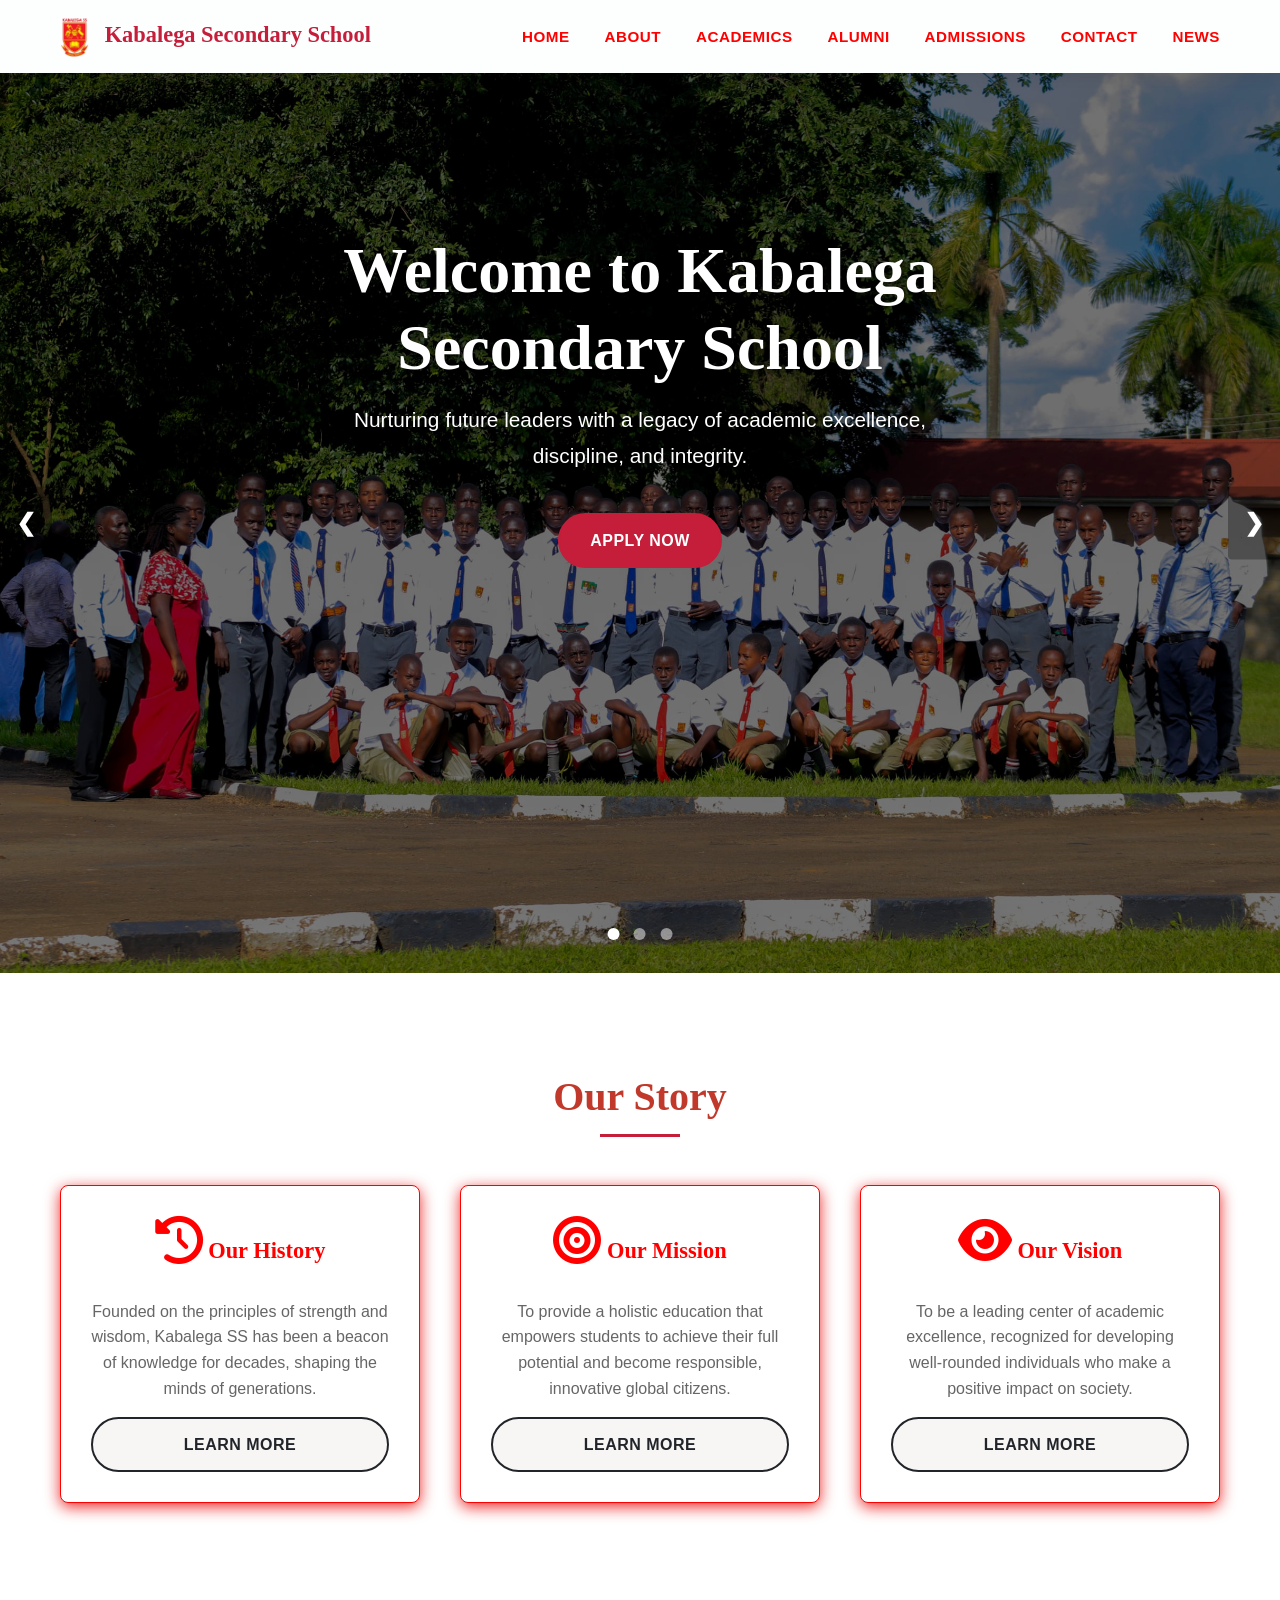
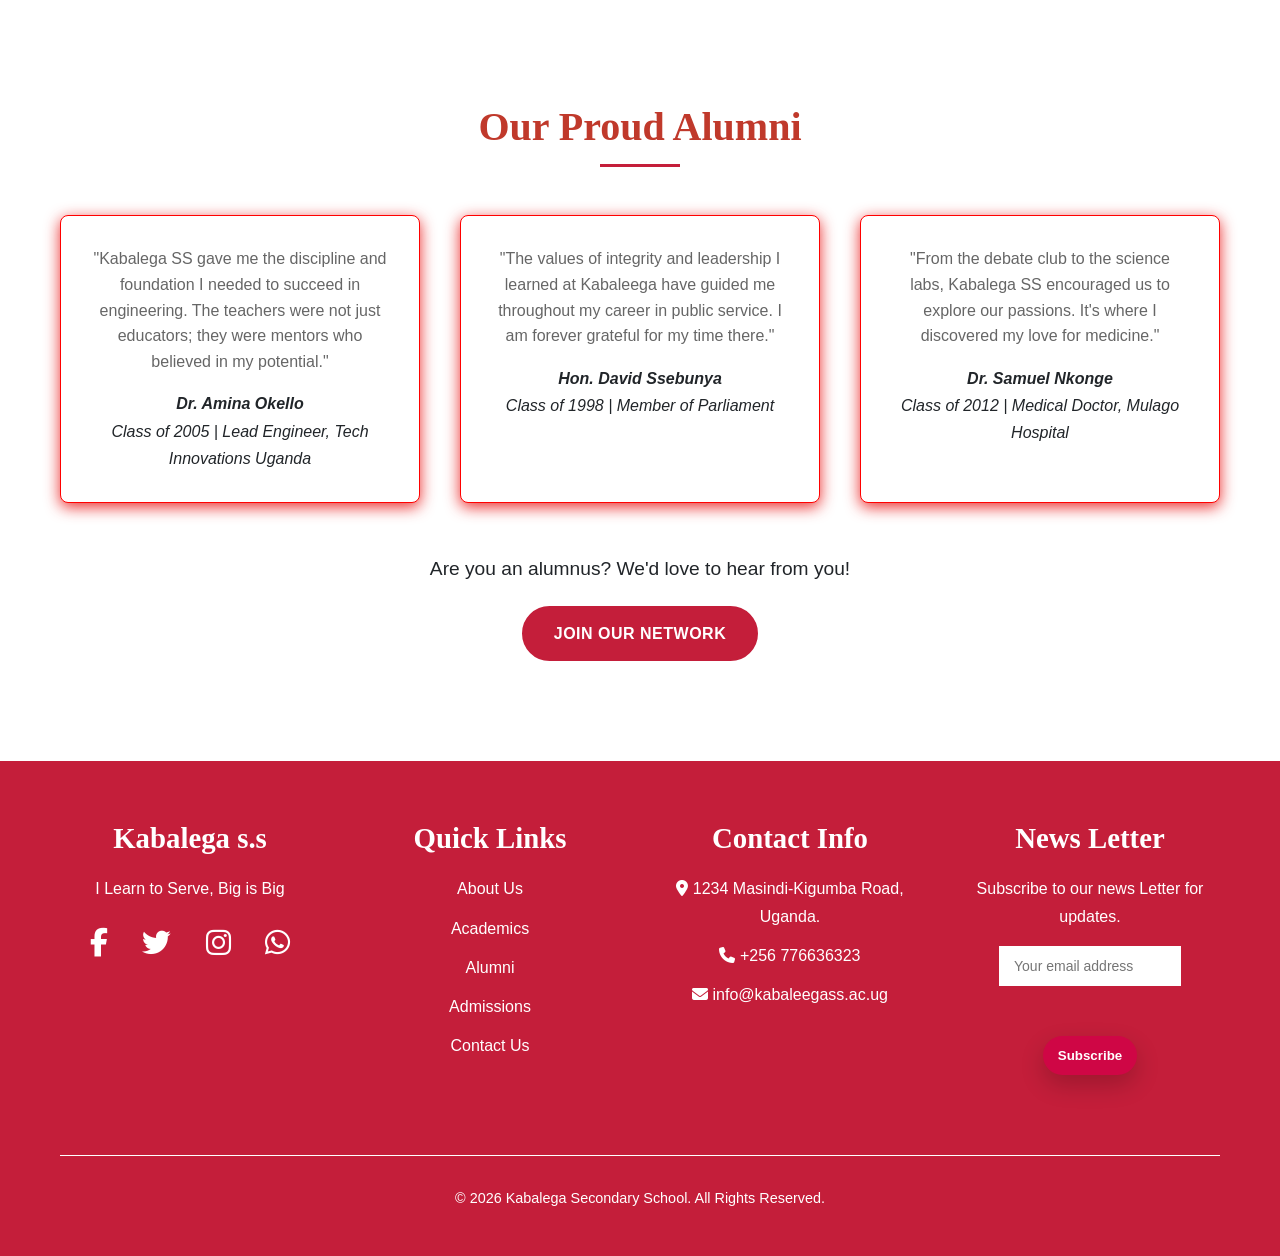
==== commit 1b70266a: "Fix HTML formatting and remove duplicates" ====
--- a/index.html
+++ b/index.html
@@ -142,46 +142,6 @@
                 </div>
             </div>
         </section>
-
-        <!-- ========== 5. ADMISSIONS SECTION ========== -->
-        <section id="admissions" class="section-padding" style="background-color: var(--light-grey);">
-            <div class="container">
-                <h2>Join Our Family</h2>
-                <div class="form-container">
-                    <form id="admissionForm">
-                        <div class="form-group">
-                            <label for="studentName">Student's Full Name</label>
-                            <input type="text" id="studentName" name="studentName" required>
-                        </div>
-                        <div class="form-group">
-                            <label for="email">Parent's Email</label>
-                            <input type="email" id="email" name="email" required>
-                        </div>
-                        <div class="form-group">
-                            <label for="class">Class Applying For</label>
-                            <select id="class" name="class" required>
-                                <option value="">Select a Class...</option>
-                                <option value="S1">Senior 1</option>
-                                <option value="S2">Senior 2</option>
-                                <option value="S3">Senior 3</option>
-                                <option value="S5">Senior 4</option>
-                                <option value="S5">Senior 5</option>
-                                <option value="S5">Senior 6</option>
-                            </select>
-                        </div>
-                        <div class="form-group">
-                            <label for="message">Additional Message</label>
-                            <textarea id="message" name="message" rows="5"></textarea>
-                        </div>
-                        <button type="submit" class="btn btn-success">Submit Application</button>
-                    </form>
-                    <!-- This div will show success/error messages -->
-                    <div id="formResponse" class="form-response"></div>
-                </div>
-            </div>
-        </section>
-    </main>
-
     <!-- ========== 6. FOOTER ========== -->
     <footer class="footer">
         <div class="container">
@@ -240,4 +200,5 @@
     </script>
 
 </body>
-</html>+
+</html>
--- a/css/style.css
+++ b/css/style.css
@@ -153,7 +153,7 @@
 
 .navbar .logo {
   font-family: var(--font-heading);
-  font-size: 1.8rem;
+  font-size: 1.4rem;
   font-weight: 900;
   color: var(--primary-red);
   text-decoration: none;
@@ -403,7 +403,10 @@
   .hamburger {
     display: flex;
   }
-
+
+.navbar .logo {
+font-size: 1.4rem;
+}
   .nav-list {
     position: fixed;
     left: -100%;
